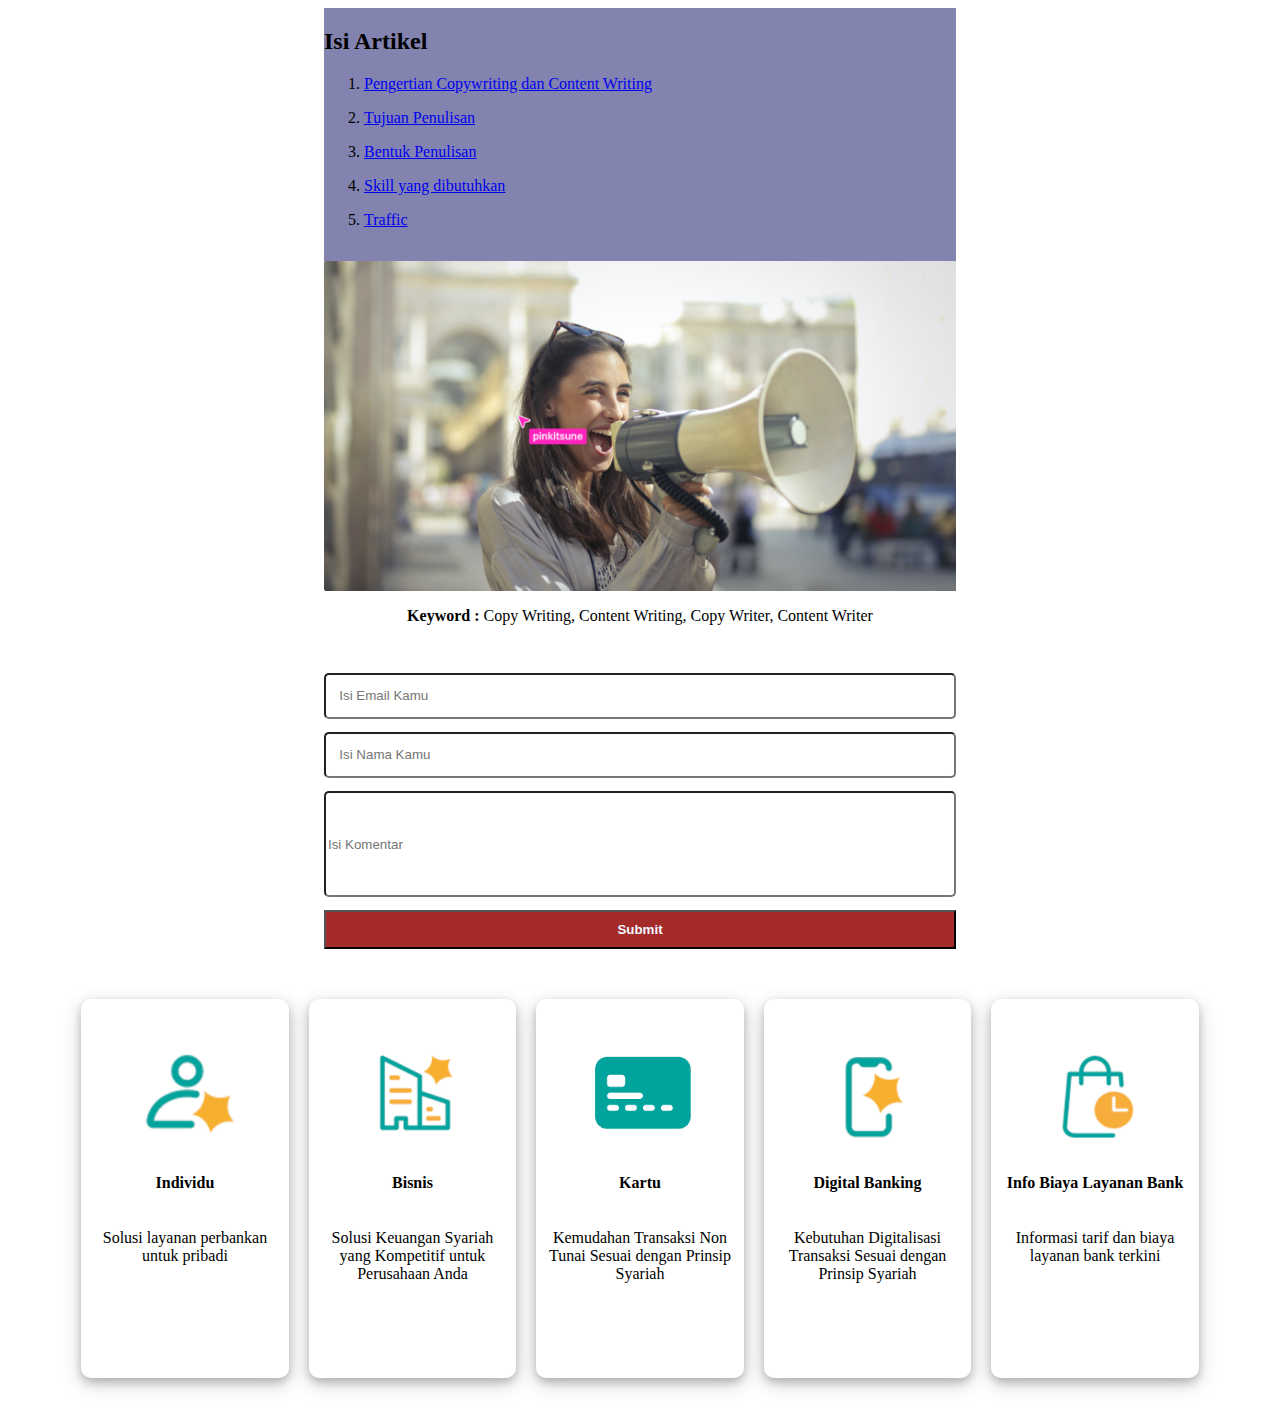
==== index.html @ d234bee6 "Initialize" ====
<!DOCTYPE html>
<html lang="en">
  <head>
    <meta charset="UTF-8" />
    <meta name="viewport" content="width=device-width, initial-scale=1.0" />
    <title>Document</title>
    <link rel="stylesheet" href="/index.css" />
  </head>
  <body>
    <div class="container">
      <div class="artikel">
        <h2>Isi Artikel</h2>
        <ol>
          <li style="padding-bottom: 1em">
            <a href="https://www.google.com"
              >Pengertian Copywriting dan Content Writing</a
            >
          </li>
          <li style="padding-bottom: 1em">
            <a href="https://www.google.com">Tujuan Penulisan</a>
          </li>
          <li style="padding-bottom: 1em">
            <a href="https://www.google.com">Bentuk Penulisan</a>
          </li>
          <li style="padding-bottom: 1em">
            <a href="https://www.google.com">Skill yang dibutuhkan</a>
          </li>
          <li style="padding-bottom: 1em">
            <a href="https://www.google.com">Traffic</a>
          </li>
        </ol>
      </div>
      <img
        src="./assets/Screenshot 2024-12-05 at 11.54.13.png"
        alt=""
        width="50%"
      />
      <p>
        <b>Keyword : </b> Copy Writing, Content Writing, Copy Writer, Content
        Writer
      </p>
      <form style="margin-top: 2em; width: 50%">
        <div style="display: flex; flex-direction: column">
          <input type="email" placeholder="Isi Email Kamu" class="input" />
          <input type="text" placeholder="Isi Nama Kamu" class="input" />
          <input type="text" placeholder="Isi Komentar" class="comment" />
          <button
            style="
              border-width: 2px;
              background-color: brown;
              color: aliceblue;
              padding: 10px;
            "
          >
            <b>Submit</b>
          </button>
        </div>
      </form>
      <div class="cardContainer">
        <div class="cardParent">
          <div class="cardChild">
            <img class="cardImage" src="./assets/card1.png" alt="" />
            <h4 class="cardTitle">Individu</h4>
            <p class="cardDesc">Solusi layanan perbankan untuk pribadi</p>
          </div>
          <div class="cardChild">
            <img class="cardImage" src="./assets/card2.png" alt="" />
            <h4 class="cardTitle">Bisnis</h4>
            <p class="cardDesc">
              Solusi Keuangan Syariah yang Kompetitif untuk Perusahaan Anda
            </p>
          </div>
          <div class="cardChild">
            <img class="cardImage" src="./assets/card3.png" alt="" />
            <h4 class="cardTitle">Kartu</h4>
            <p class="cardDesc">
              Kemudahan Transaksi Non Tunai Sesuai dengan Prinsip Syariah
            </p>
          </div>
          <div class="cardChild">
            <img class="cardImage" src="./assets/card4.png" alt="" />
            <h4 class="cardTitle">Digital Banking</h4>
            <p class="cardDesc">
              Kebutuhan Digitalisasi Transaksi Sesuai dengan Prinsip Syariah
            </p>
          </div>
          <div class="cardChild">
            <img class="cardImage" src="./assets/card5.png" alt="" />
            <h4 class="cardTitle">Info Biaya Layanan Bank</h4>
            <p class="cardDesc">
              Informasi tarif dan biaya layanan bank terkini
            </p>
          </div>
        </div>
      </div>
    </div>
  </body>
</html>
---- index.css ----
.input {
  margin-bottom: 1em;
  border-radius: 5px;
  padding: 1em;
}

.comment {
  margin-bottom: 1em;
  border-radius: 5px;
  height: 100px;
}

.container {
  display: flex;
  flex-direction: column;
  width: 100%;
  align-items: center;
}
.artikel {
  background-color: rgb(131, 131, 175);
  width: 50%;
}
.cardParent {
  display: flex;
  justify-content: space-between;
  width: 100%;
  margin-top: 20px;
}
.cardChild {
  display: flex;
  flex-direction: column;
  align-items: center;
  width: 20%;
  margin: 10px;
  height: auto;
  border-radius: 10px;
  text-align: center;
  box-shadow: 0 4px 8px 0 rgba(0, 0, 0, 0.2), 0 6px 20px 0 rgba(0, 0, 0, 0.19);
  transition: transform 0.3s ease, box-shadow 0.3s ease;
}

.cardTitle {
}
.cardDesc {
  padding: 0px 10px 0px;
}

.cardImage {
  height: 30%;
  margin-top: 40px;
}
.cardContainer {
  width: 90%;
  margin: 20px;
  box-shadow: 20px;
}

/* Zoom effect on hover */
.cardChild:hover {
  transform: scale(1.1); /* Increases size by 20% */
}
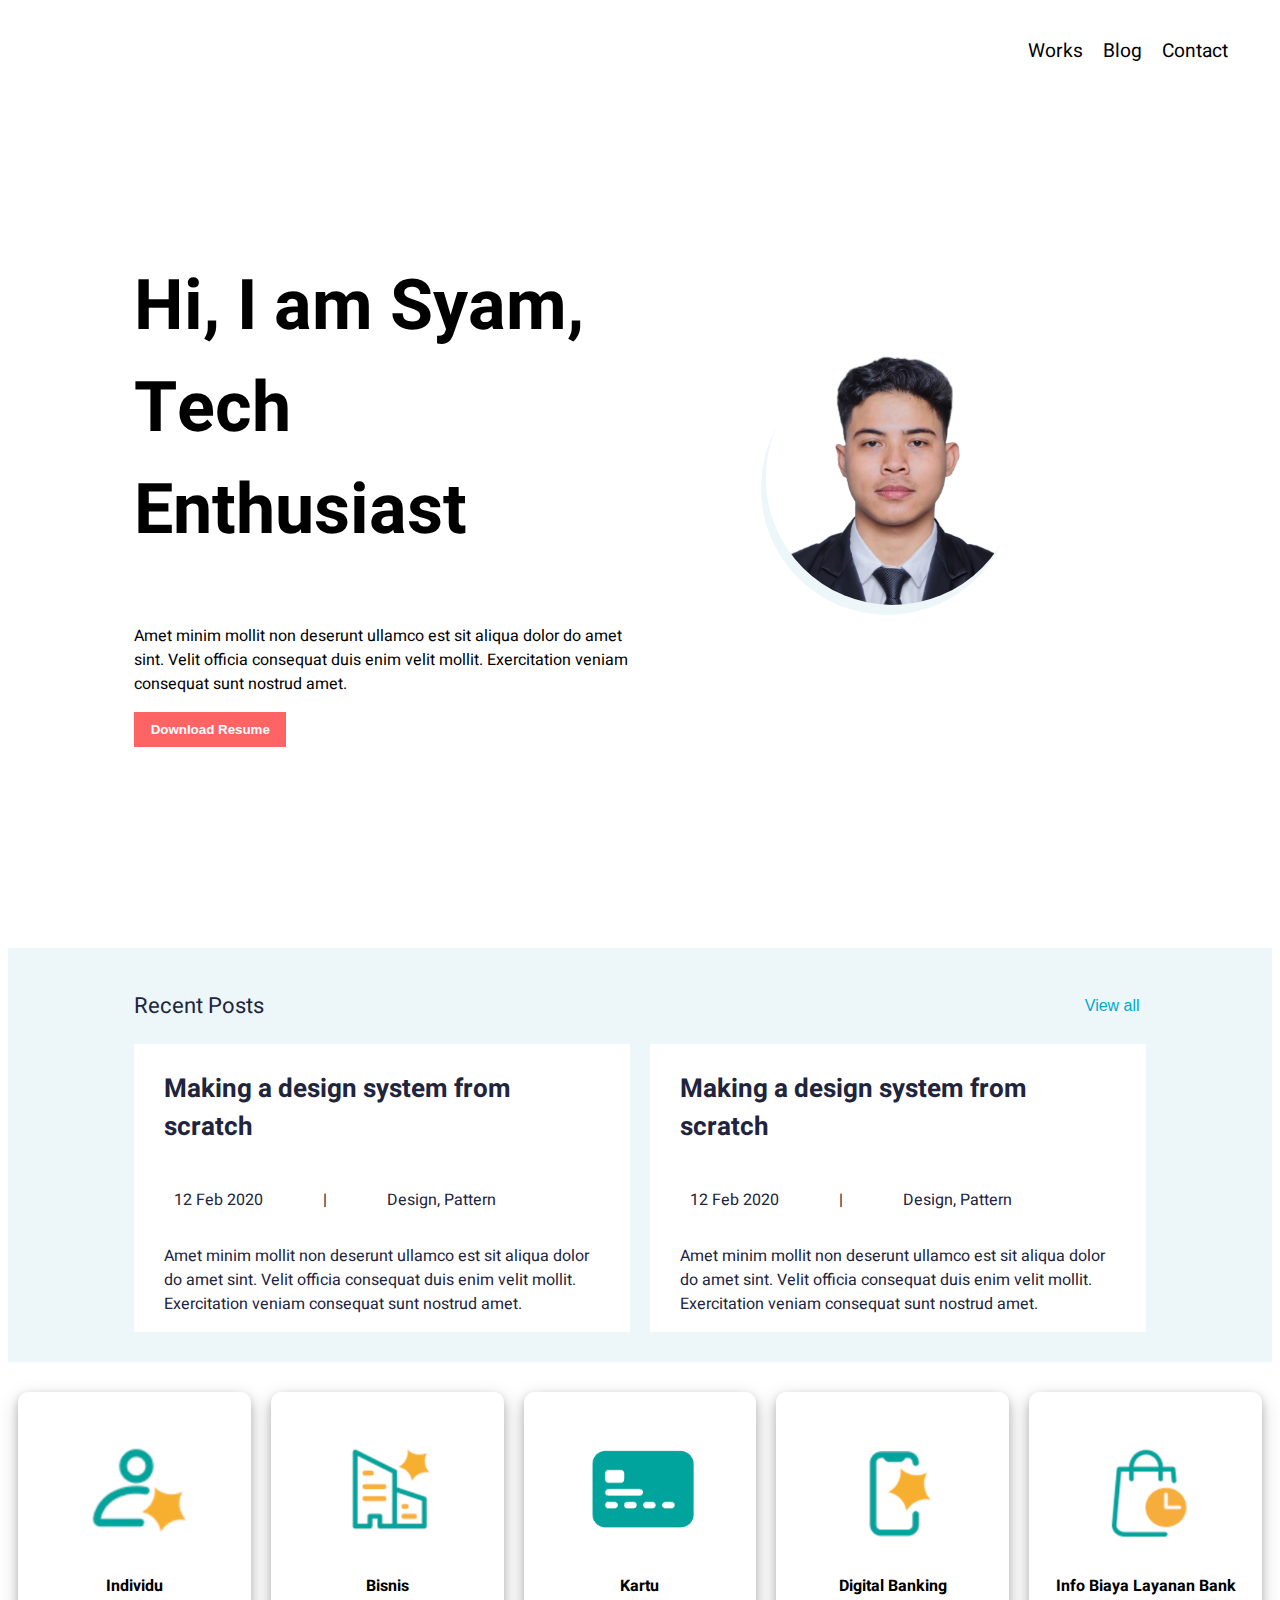
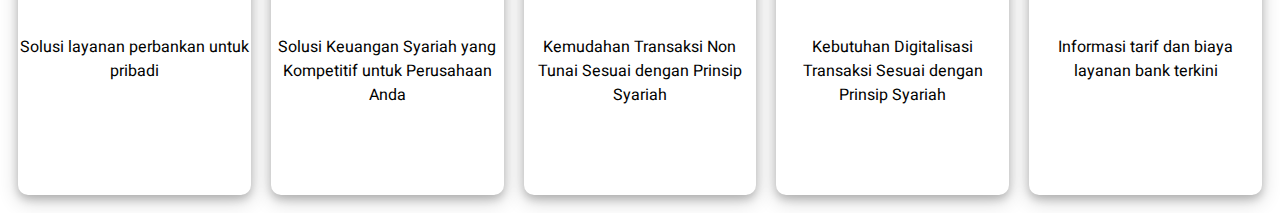
==== commit da9ad005: "Task 2" ====
--- a/index.html
+++ b/index.html
@@ -4,59 +4,72 @@
     <meta charset="UTF-8" />
     <meta name="viewport" content="width=device-width, initial-scale=1.0" />
     <title>Document</title>
+    <link
+      href="https://fonts.googleapis.com/css2?family=Heebo:wght@400;700&display=swap"
+      rel="stylesheet"
+    />
     <link rel="stylesheet" href="/index.css" />
   </head>
-  <body>
-    <div class="container">
-      <div class="artikel">
-        <h2>Isi Artikel</h2>
-        <ol>
-          <li style="padding-bottom: 1em">
-            <a href="https://www.google.com"
-              >Pengertian Copywriting dan Content Writing</a
-            >
-          </li>
-          <li style="padding-bottom: 1em">
-            <a href="https://www.google.com">Tujuan Penulisan</a>
-          </li>
-          <li style="padding-bottom: 1em">
-            <a href="https://www.google.com">Bentuk Penulisan</a>
-          </li>
-          <li style="padding-bottom: 1em">
-            <a href="https://www.google.com">Skill yang dibutuhkan</a>
-          </li>
-          <li style="padding-bottom: 1em">
-            <a href="https://www.google.com">Traffic</a>
-          </li>
-        </ol>
-      </div>
-      <img
-        src="./assets/Screenshot 2024-12-05 at 11.54.13.png"
-        alt=""
-        width="50%"
-      />
-      <p>
-        <b>Keyword : </b> Copy Writing, Content Writing, Copy Writer, Content
-        Writer
-      </p>
-      <form style="margin-top: 2em; width: 50%">
-        <div style="display: flex; flex-direction: column">
-          <input type="email" placeholder="Isi Email Kamu" class="input" />
-          <input type="text" placeholder="Isi Nama Kamu" class="input" />
-          <input type="text" placeholder="Isi Komentar" class="comment" />
-          <button
-            style="
-              border-width: 2px;
-              background-color: brown;
-              color: aliceblue;
-              padding: 10px;
-            "
-          >
-            <b>Submit</b>
-          </button>
+  <body style="font-family: 'Heebo', sans-serif">
+    <div class="navbar">
+      <ul class="navbar_options">
+        <li><b>Works</b></li>
+        <li><b>Blog</b></li>
+        <li><b>Contact</b></li>
+      </ul>
+    </div>
+    <div class="">
+      <section class="profile">
+        <div class="profile_desc">
+          <h1>Hi, I am Syam, Tech Enthusiast</h1>
+          <p>
+            Amet minim mollit non deserunt ullamco est sit aliqua dolor do amet
+            sint. Velit officia consequat duis enim velit mollit. Exercitation
+            veniam consequat sunt nostrud amet.
+          </p>
+          <button class="resume_button"><b>Download Resume</b></button>
         </div>
-      </form>
-      <div class="cardContainer">
+        <div class="profile_img">
+          <img class="p_img" src="/assets/profile2.png" alt="" />
+        </div>
+      </section>
+      <section class="recent_post">
+        <div class="container">
+          <div class="recent_nav">
+            <p class="recentTitle">Recent Posts</p>
+            <button class="recentView">View all</button>
+          </div>
+          <div class="recentParent">
+            <div class="recentChild">
+              <h3>Making a design system from scratch</h3>
+              <div class="cardDesc">
+                <p class="cardDate">12 Feb 2020</p>
+                <p>|</p>
+                <p class="cardKey">Design, Pattern</p>
+              </div>
+              <p>
+                Amet minim mollit non deserunt ullamco est sit aliqua dolor do
+                amet sint. Velit officia consequat duis enim velit mollit.
+                Exercitation veniam consequat sunt nostrud amet.
+              </p>
+            </div>
+            <div class="recentChild">
+              <h3>Making a design system from scratch</h3>
+              <div class="cardDesc">
+                <p class="cardDate">12 Feb 2020</p>
+                <p>|</p>
+                <p class="cardKey">Design, Pattern</p>
+              </div>
+              <p>
+                Amet minim mollit non deserunt ullamco est sit aliqua dolor do
+                amet sint. Velit officia consequat duis enim velit mollit.
+                Exercitation veniam consequat sunt nostrud amet.
+              </p>
+            </div>
+          </div>
+        </div>
+      </section>
+      <section class="cardContainer">
         <div class="cardParent">
           <div class="cardChild">
             <img class="cardImage" src="./assets/card1.png" alt="" />
@@ -92,7 +105,7 @@
             </p>
           </div>
         </div>
-      </div>
+      </section>
     </div>
   </body>
 </html>
--- a/index.css
+++ b/index.css
@@ -1,24 +1,7 @@
-.input {
-  margin-bottom: 1em;
-  border-radius: 5px;
-  padding: 1em;
-}
-
-.comment {
-  margin-bottom: 1em;
-  border-radius: 5px;
-  height: 100px;
-}
-
 .container {
-  display: flex;
-  flex-direction: column;
-  width: 100%;
-  align-items: center;
-}
-.artikel {
-  background-color: rgb(131, 131, 175);
-  width: 50%;
+  width: 80%;
+  margin: 0 auto;
+  padding: 20px;
 }
 .cardParent {
   display: flex;
@@ -36,11 +19,80 @@
   border-radius: 10px;
   text-align: center;
   box-shadow: 0 4px 8px 0 rgba(0, 0, 0, 0.2), 0 6px 20px 0 rgba(0, 0, 0, 0.19);
-  transition: transform 0.3s ease, box-shadow 0.3s ease;
+  transition: transform 0.3s ease;
 }
 
-.cardTitle {
+.navbar {
+  width: 100%;
+  display: flex;
+  position: absolute;
+  align-items: end;
+  justify-content: flex-end;
 }
+
+.profile {
+  display: flex;
+  width: 100%;
+  height: 100vh;
+  width: 80%;
+  margin: 0 auto;
+  padding: 20px;
+}
+
+.p_img {
+  height: 100px;
+}
+.navbar_options {
+  display: flex;
+  list-style: none;
+  align-items: end;
+  margin-right: 50px;
+  font-size: larger;
+}
+
+.navbar_options li {
+  margin: 10px;
+  font-weight: 200;
+}
+
+.profile_desc {
+  width: 50%;
+  display: flex;
+  justify-content: center;
+  flex-direction: column;
+}
+
+.profile_desc h1 {
+  font-size: 70px;
+}
+
+.profile_desc button {
+  background-color: #ff6464;
+  border: none;
+  padding: 10px;
+  color: white;
+  width: 30%;
+}
+
+.recent_post {
+  width: 100%;
+  background-color: #edf7fa;
+}
+
+.profile_img {
+  width: 50%;
+  display: flex;
+  align-items: center;
+  justify-content: center;
+}
+
+.p_img {
+  width: 50%;
+  height: auto;
+  border-radius: 100%;
+  box-shadow: -5px 10px #edf7fa;
+}
+
 .cardDesc {
   padding: 0px 10px 0px;
 }
@@ -50,12 +102,72 @@
   margin-top: 40px;
 }
 .cardContainer {
-  width: 90%;
-  margin: 20px;
+  width: 100%;
   box-shadow: 20px;
+  display: flex;
+  align-items: center;
+  justify-content: center;
 }
 
-/* Zoom effect on hover */
 .cardChild:hover {
-  transform: scale(1.1); /* Increases size by 20% */
+  transform: scale(1.1);
 }
+
+.resume_button:hover {
+  cursor: pointer;
+}
+
+.recentParent {
+  display: flex;
+  width: 100%;
+  gap: 20px;
+  margin-bottom: 10px;
+}
+
+.recent_nav {
+  display: flex;
+  width: 100%;
+  justify-content: space-between;
+}
+.recentChild {
+  width: 50%;
+  background-color: white;
+  display: flex;
+  flex-direction: column;
+}
+
+.cardDesc {
+  width: 100%;
+  display: flex;
+}
+
+.cardDate {
+  margin-right: 10px;
+}
+.cardKey {
+  margin-left: 10px;
+}
+.recentChild h3 {
+  margin-right: 30px;
+  margin-left: 30px;
+  font-size: 26px;
+  color: #21243d;
+}
+.recentChild p {
+  margin-right: 30px;
+  margin-left: 30px;
+  font-size: 16px;
+  color: #21243d;
+}
+
+.recentView {
+  color: #00a8cc;
+  font-size: 16px;
+  border: none;
+  cursor: pointer;
+  background-color: transparent;
+}
+.recentTitle {
+  color: #21243d;
+  font-size: 22px;
+}
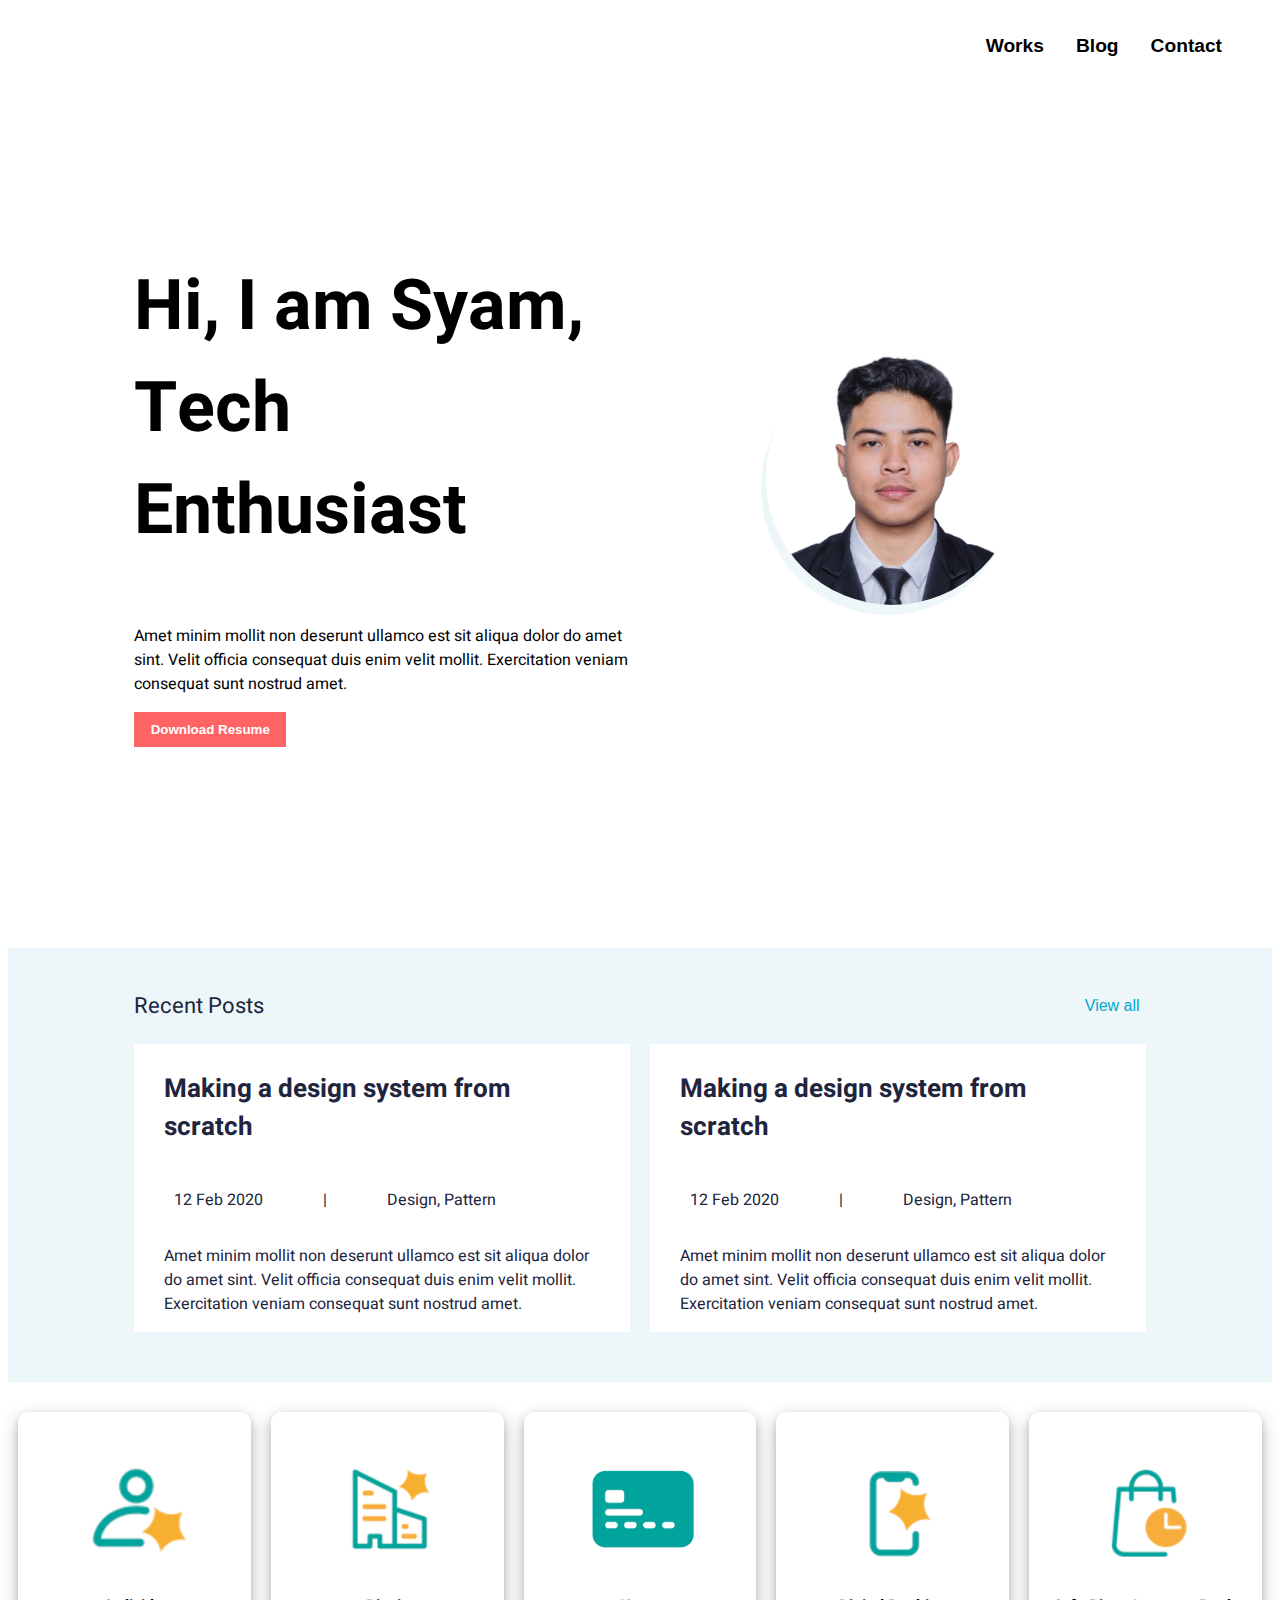
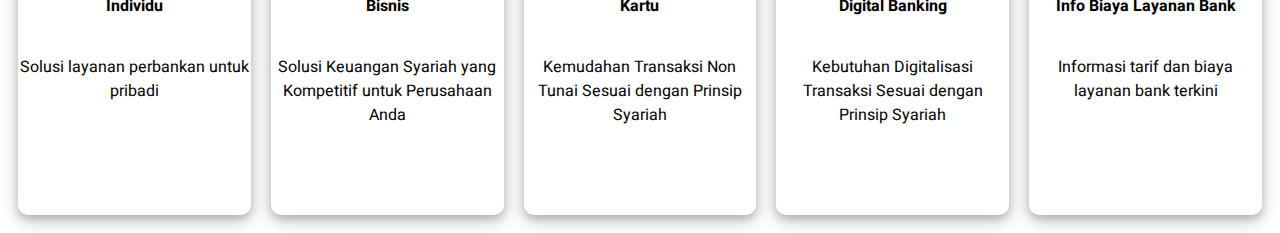
==== commit ef8c0b34: "Azek" ====
--- a/index.html
+++ b/index.html
@@ -13,9 +13,15 @@
   <body style="font-family: 'Heebo', sans-serif">
     <div class="navbar">
       <ul class="navbar_options">
-        <li><b>Works</b></li>
-        <li><b>Blog</b></li>
-        <li><b>Contact</b></li>
+        <li>
+          <button class="navbar_button"><b>Works</b></button>
+        </li>
+        <li>
+          <button class="navbar_button"><b>Blog</b></button>
+        </li>
+        <li>
+          <button class="navbar_button"><b>Contact</b></button>
+        </li>
       </ul>
     </div>
     <div class="">
--- a/index.css
+++ b/index.css
@@ -3,25 +3,8 @@
   margin: 0 auto;
   padding: 20px;
 }
-.cardParent {
-  display: flex;
-  justify-content: space-between;
-  width: 100%;
-  margin-top: 20px;
-}
-.cardChild {
-  display: flex;
-  flex-direction: column;
-  align-items: center;
-  width: 20%;
-  margin: 10px;
-  height: auto;
-  border-radius: 10px;
-  text-align: center;
-  box-shadow: 0 4px 8px 0 rgba(0, 0, 0, 0.2), 0 6px 20px 0 rgba(0, 0, 0, 0.19);
-  transition: transform 0.3s ease;
-}
 
+/* NAVBAR **/
 .navbar {
   width: 100%;
   display: flex;
@@ -30,6 +13,26 @@
   justify-content: flex-end;
 }
 
+.navbar_button {
+  background-color: transparent;
+  border: none;
+  font-size: larger;
+  cursor: pointer;
+}
+
+.navbar_options {
+  display: flex;
+  list-style: none;
+  align-items: end;
+  margin-right: 50px;
+}
+
+.navbar_options li {
+  margin: 10px;
+  font-weight: 200;
+}
+
+/* PROFILE **/
 .profile {
   display: flex;
   width: 100%;
@@ -41,18 +44,6 @@
 
 .p_img {
   height: 100px;
-}
-.navbar_options {
-  display: flex;
-  list-style: none;
-  align-items: end;
-  margin-right: 50px;
-  font-size: larger;
-}
-
-.navbar_options li {
-  margin: 10px;
-  font-weight: 200;
 }
 
 .profile_desc {
@@ -74,11 +65,6 @@
   width: 30%;
 }
 
-.recent_post {
-  width: 100%;
-  background-color: #edf7fa;
-}
-
 .profile_img {
   width: 50%;
   display: flex;
@@ -91,6 +77,33 @@
   height: auto;
   border-radius: 100%;
   box-shadow: -5px 10px #edf7fa;
+}
+
+/* CARD **/
+
+.cardParent {
+  display: flex;
+  justify-content: space-between;
+  width: 100%;
+  margin-top: 20px;
+}
+
+.cardDesc {
+  width: 100%;
+  display: flex;
+}
+
+.cardChild {
+  display: flex;
+  flex-direction: column;
+  align-items: center;
+  width: 20%;
+  margin: 10px;
+  height: auto;
+  border-radius: 10px;
+  text-align: center;
+  box-shadow: 0 4px 8px 0 rgba(0, 0, 0, 0.2), 0 6px 20px 0 rgba(0, 0, 0, 0.19);
+  transition: transform 0.3s ease;
 }
 
 .cardDesc {
@@ -117,11 +130,18 @@
   cursor: pointer;
 }
 
+/* RECENT **/
+
+.recent_post {
+  width: 100%;
+  background-color: #edf7fa;
+}
+
 .recentParent {
   display: flex;
   width: 100%;
   gap: 20px;
-  margin-bottom: 10px;
+  margin-bottom: 30px;
 }
 
 .recent_nav {
@@ -134,11 +154,6 @@
   background-color: white;
   display: flex;
   flex-direction: column;
-}
-
-.cardDesc {
-  width: 100%;
-  display: flex;
 }
 
 .cardDate {
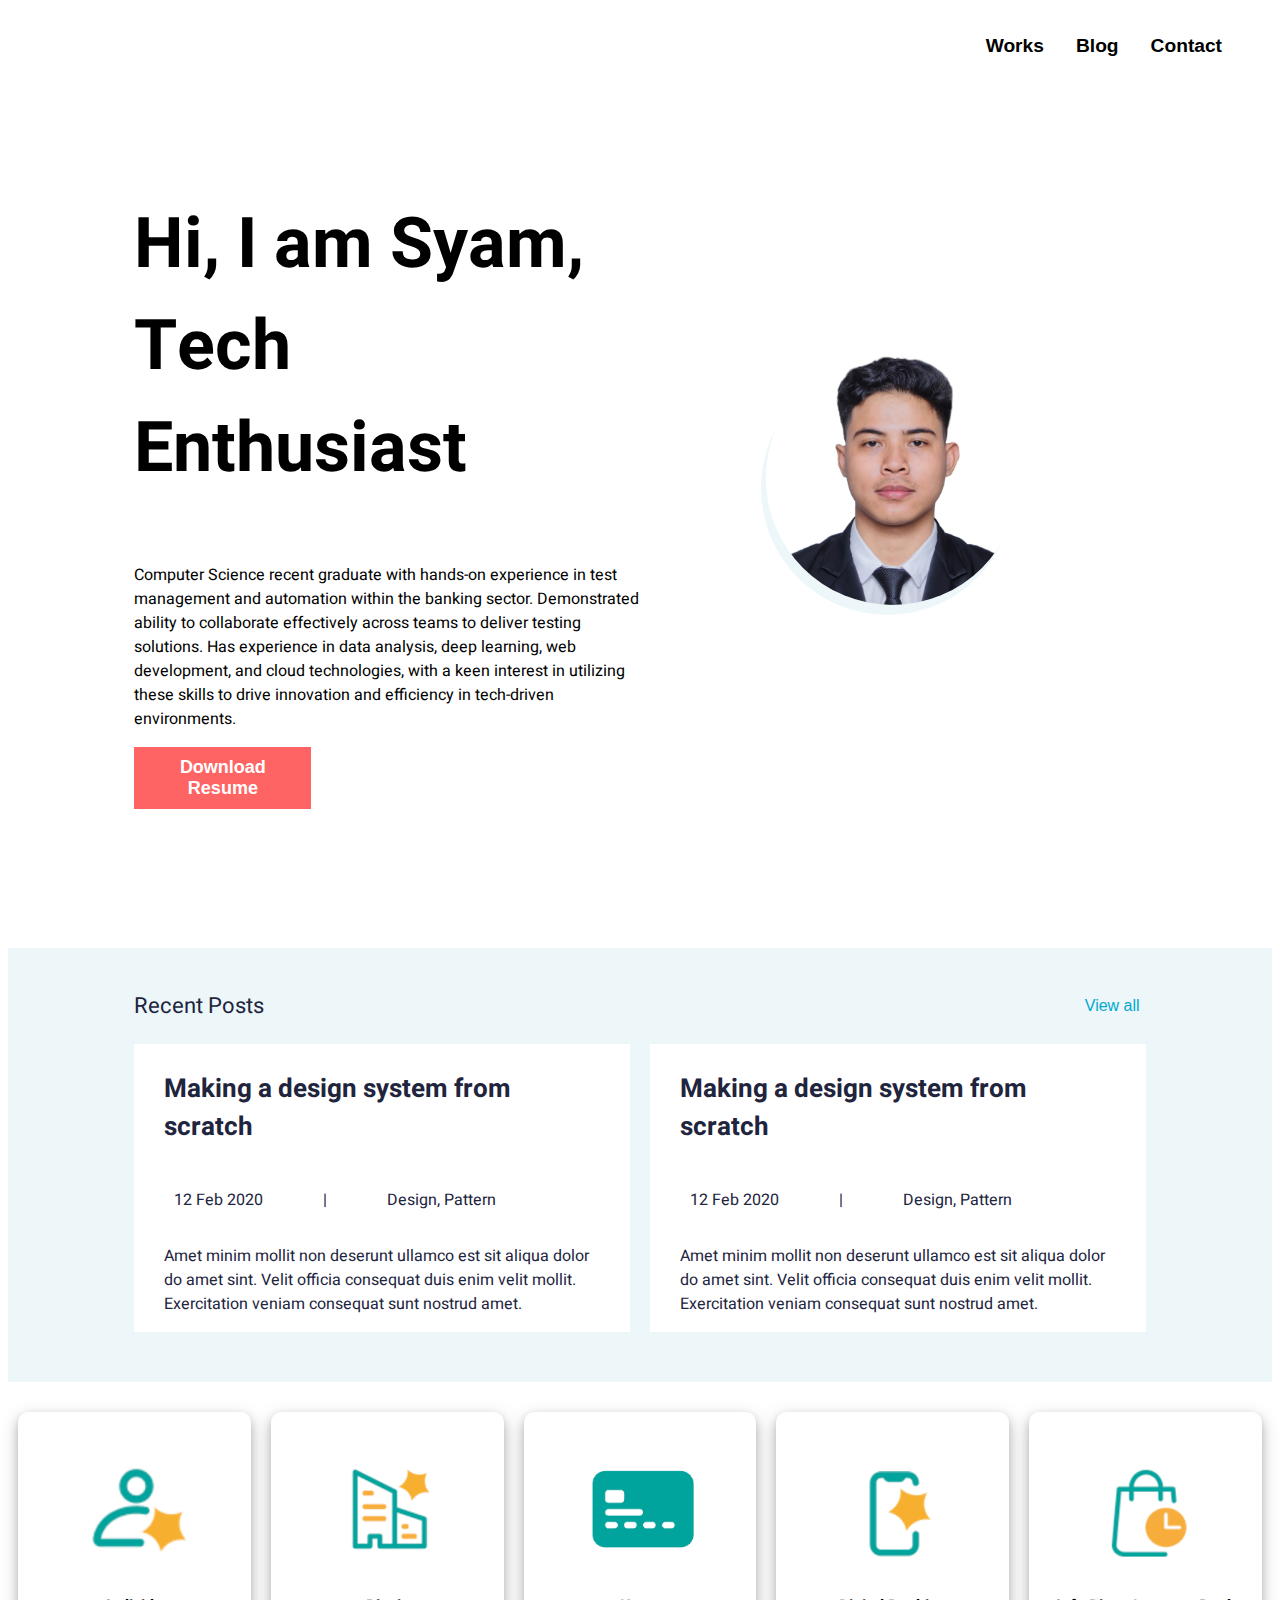
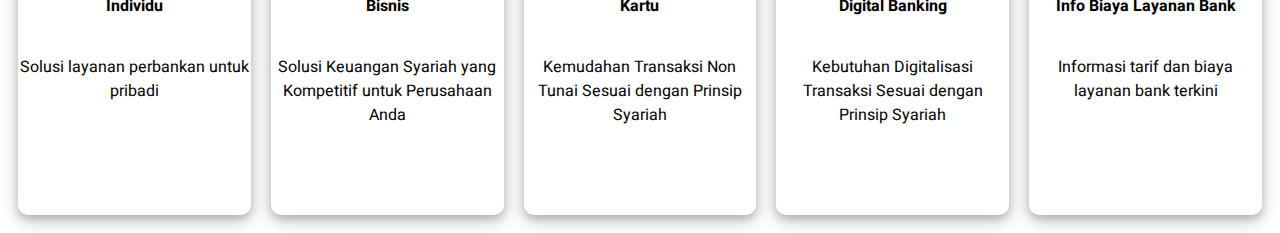
==== commit 36c44f82: "Remove Prototype" ====
--- a/index.html
+++ b/index.html
@@ -29,9 +29,13 @@
         <div class="profile_desc">
           <h1>Hi, I am Syam, Tech Enthusiast</h1>
           <p>
-            Amet minim mollit non deserunt ullamco est sit aliqua dolor do amet
-            sint. Velit officia consequat duis enim velit mollit. Exercitation
-            veniam consequat sunt nostrud amet.
+            Computer Science recent graduate with hands-on experience in test
+            management and automation within the banking sector. Demonstrated
+            ability to collaborate effectively across teams to deliver testing
+            solutions. Has experience in data analysis, deep learning, web
+            development, and cloud technologies, with a keen interest in
+            utilizing these skills to drive innovation and efficiency in
+            tech-driven environments.
           </p>
           <button class="resume_button"><b>Download Resume</b></button>
         </div>
@@ -80,33 +84,33 @@
           <div class="cardChild">
             <img class="cardImage" src="./assets/card1.png" alt="" />
             <h4 class="cardTitle">Individu</h4>
-            <p class="cardDesc">Solusi layanan perbankan untuk pribadi</p>
+            <p class="cardDescrip">Solusi layanan perbankan untuk pribadi</p>
           </div>
           <div class="cardChild">
             <img class="cardImage" src="./assets/card2.png" alt="" />
             <h4 class="cardTitle">Bisnis</h4>
-            <p class="cardDesc">
+            <p class="cardDescrip">
               Solusi Keuangan Syariah yang Kompetitif untuk Perusahaan Anda
             </p>
           </div>
           <div class="cardChild">
             <img class="cardImage" src="./assets/card3.png" alt="" />
             <h4 class="cardTitle">Kartu</h4>
-            <p class="cardDesc">
+            <p class="cardDescrip">
               Kemudahan Transaksi Non Tunai Sesuai dengan Prinsip Syariah
             </p>
           </div>
           <div class="cardChild">
             <img class="cardImage" src="./assets/card4.png" alt="" />
             <h4 class="cardTitle">Digital Banking</h4>
-            <p class="cardDesc">
+            <p class="cardDescrip">
               Kebutuhan Digitalisasi Transaksi Sesuai dengan Prinsip Syariah
             </p>
           </div>
           <div class="cardChild">
             <img class="cardImage" src="./assets/card5.png" alt="" />
             <h4 class="cardTitle">Info Biaya Layanan Bank</h4>
-            <p class="cardDesc">
+            <p class="cardDescrip">
               Informasi tarif dan biaya layanan bank terkini
             </p>
           </div>
--- a/index.css
+++ b/index.css
@@ -62,7 +62,8 @@
   border: none;
   padding: 10px;
   color: white;
-  width: 30%;
+  width: 35%;
+  font-size: large;
 }
 
 .profile_img {
@@ -186,3 +187,59 @@
   color: #21243d;
   font-size: 22px;
 }
+
+@media screen and (max-width: 768px) {
+  .profile {
+    flex-direction: column;
+    padding-top: 100px;
+    padding-bottom: 100px;
+    height: auto;
+    align-items: center;
+    width: 100%;
+  }
+  .navbar {
+    align-items: center;
+    justify-content: center;
+  }
+  .profile_img {
+    order: -1;
+  }
+  .profile_desc {
+    text-align: center;
+    align-items: center;
+    width: 80%;
+  }
+  .recentParent {
+    align-items: center;
+    flex-direction: column;
+  }
+  .recentChild {
+    width: 80%;
+  }
+  .profile_desc button {
+    font-size: medium;
+  }
+
+  .cardParent {
+    flex-direction: column;
+    align-items: center;
+  }
+
+  .cardDescrip {
+    width: 80%;
+    text-align: center;
+    align-items: center;
+  }
+
+  .cardChild {
+    width: 90%;
+  }
+
+  .cardImage {
+    height: 20%;
+    margin-top: 40px;
+  }
+}
+
+@media screen and (max-width: 480px) {
+}
